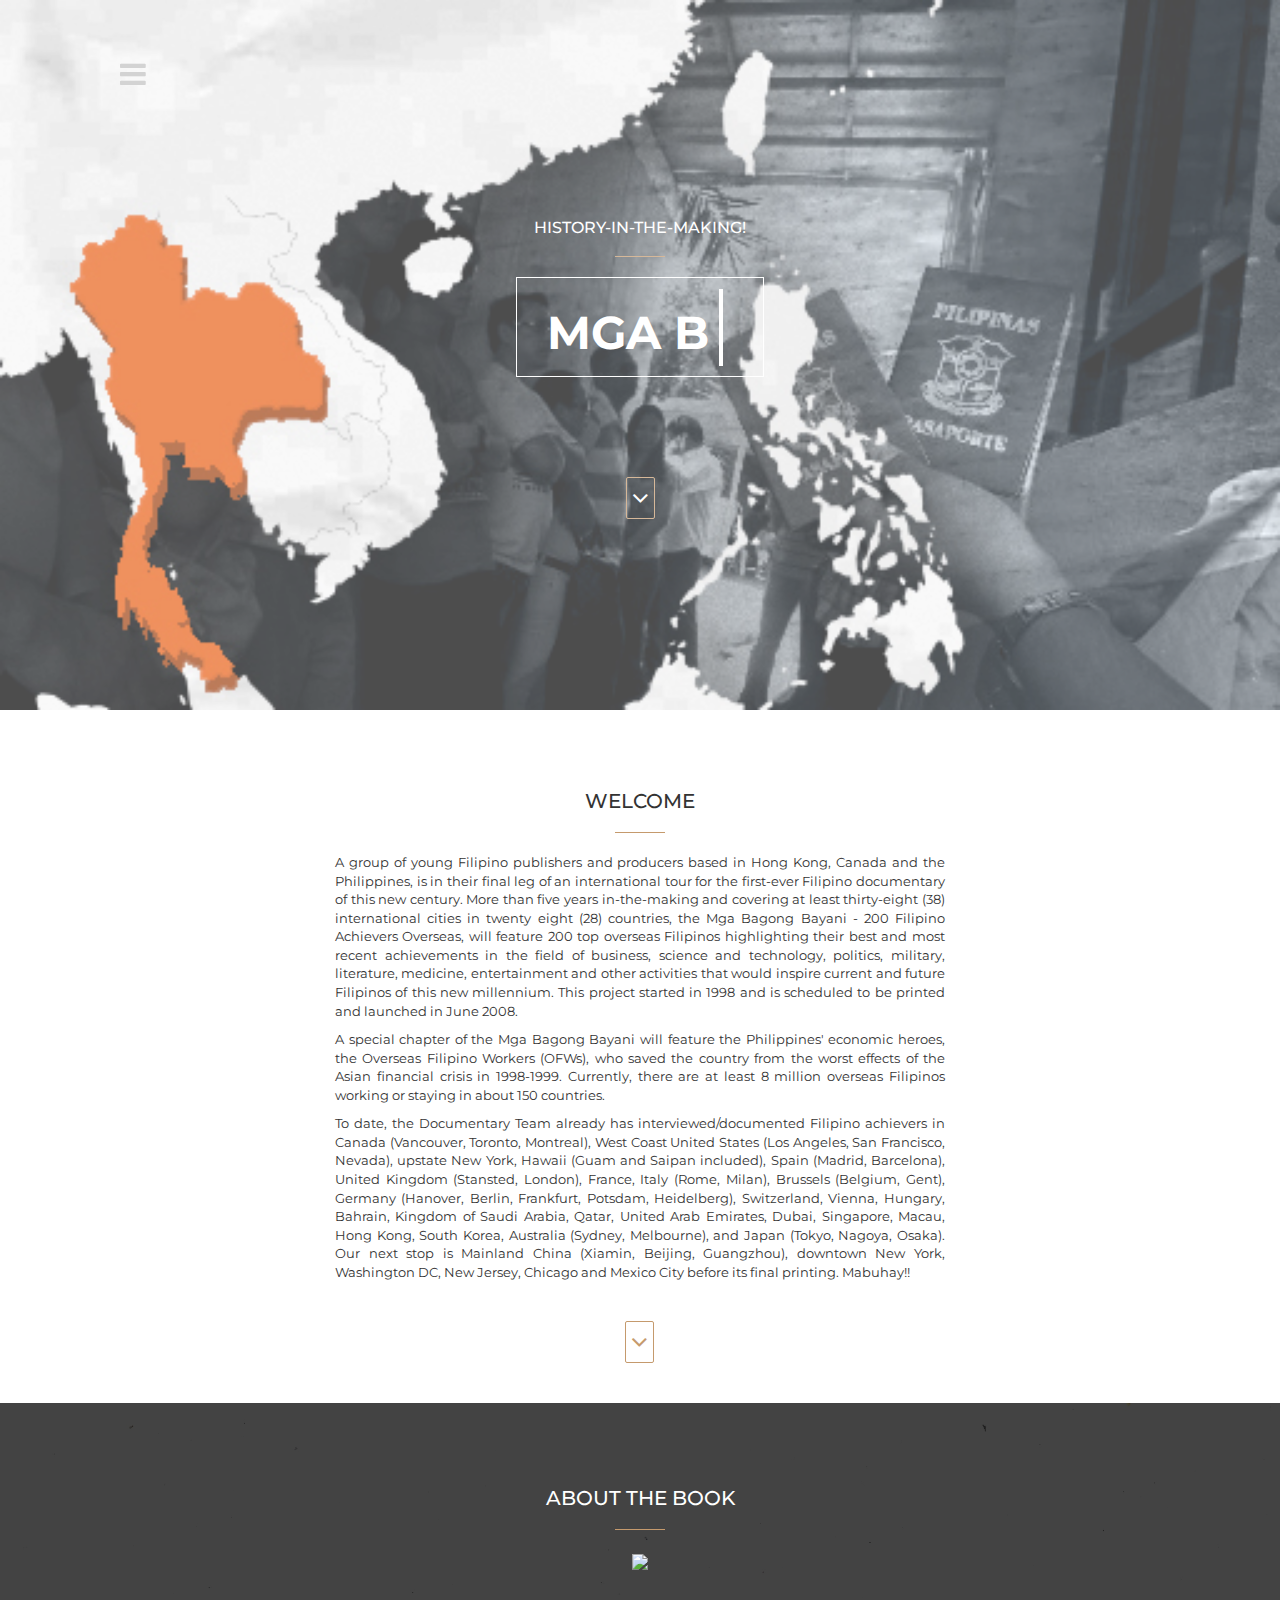
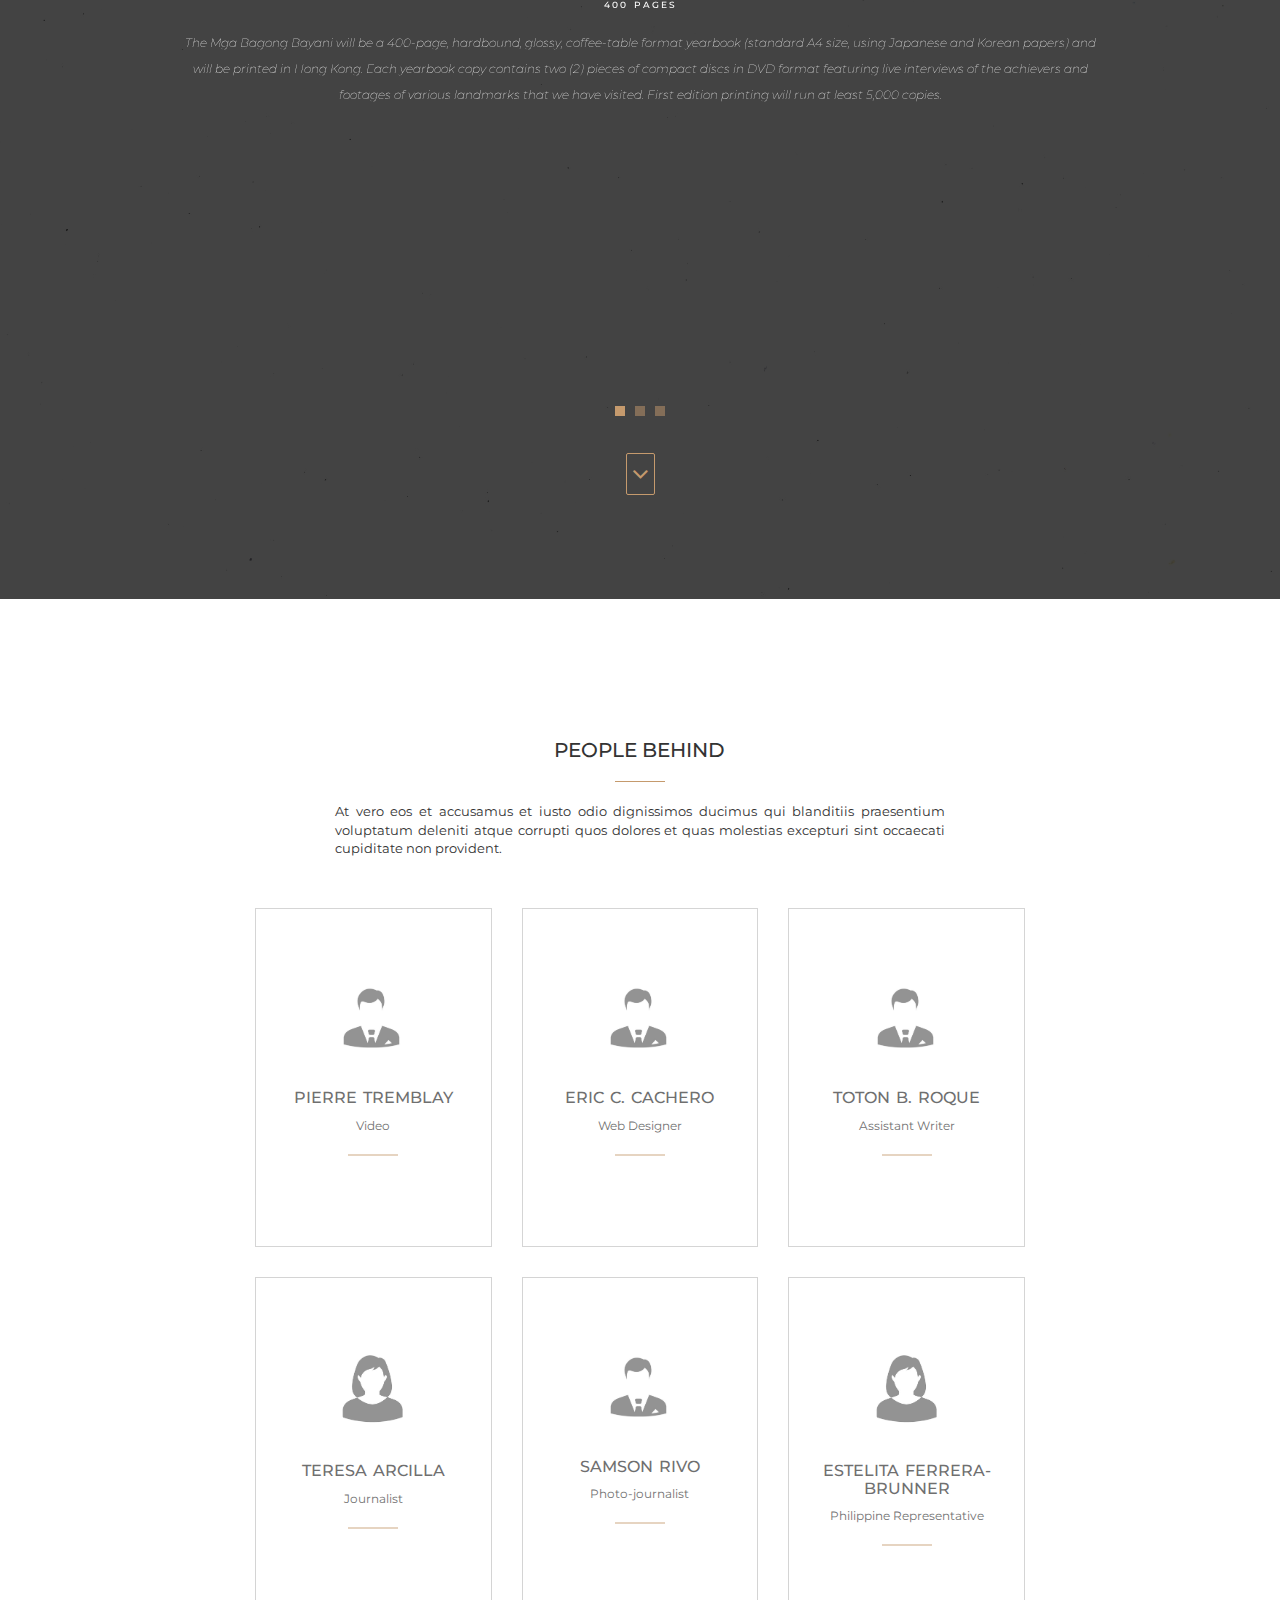
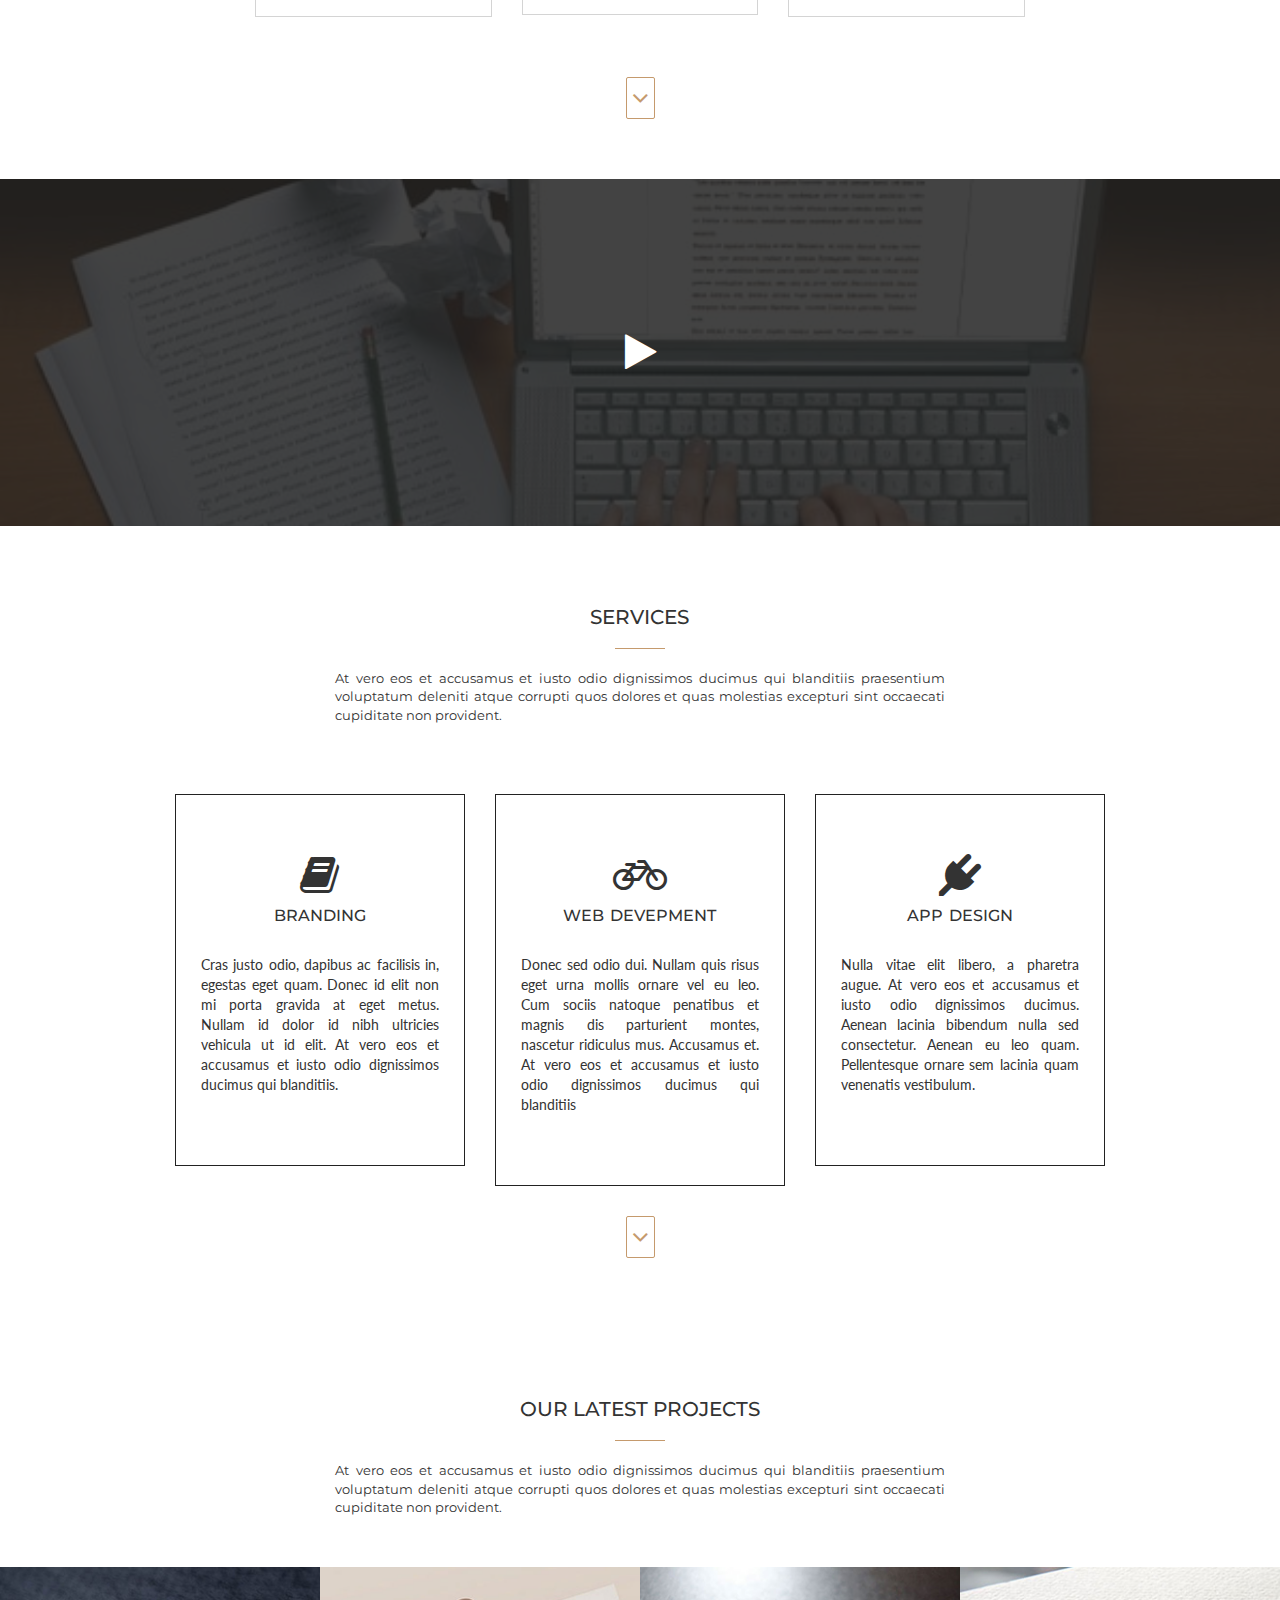
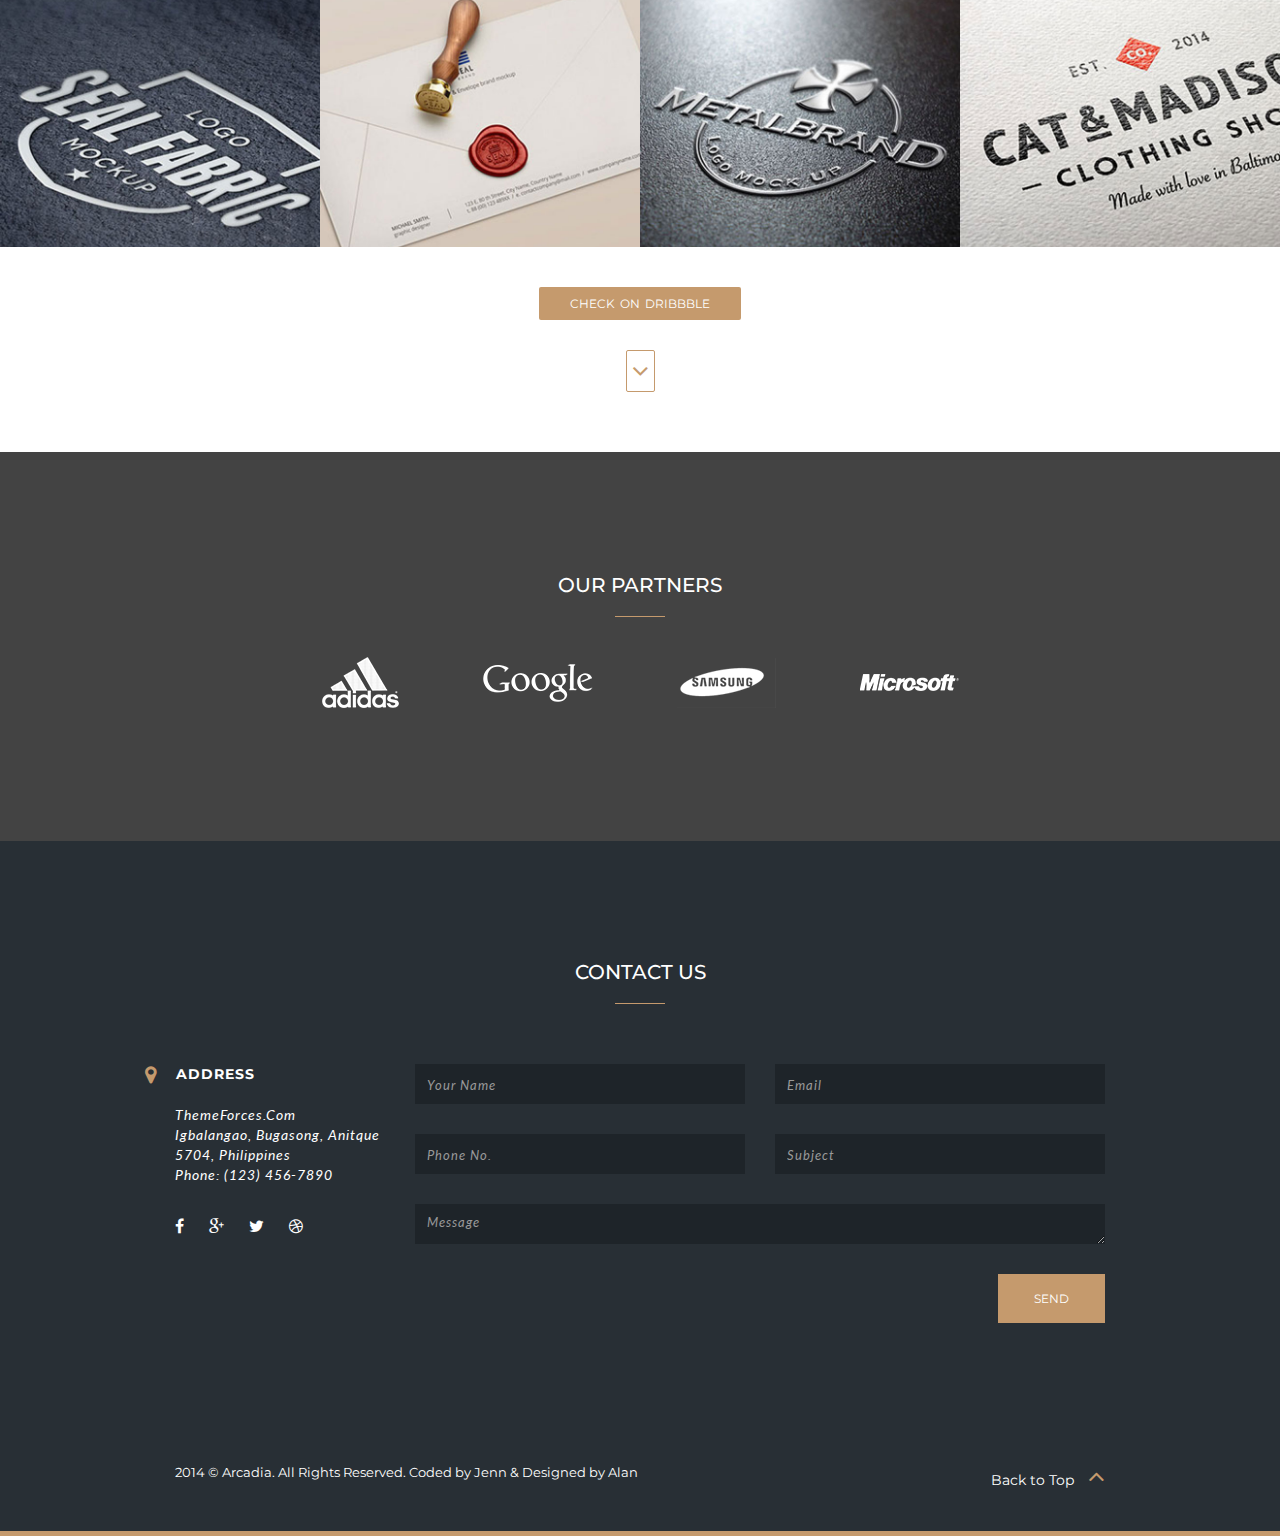
==== tf-free-no.2/index.html @ 845e63c5 "Added bootstrap" ====
<!DOCTYPE html>
<html lang="en">
  <head>
    <!-- Basic Page Needs
    ================================================== -->
    <meta charset="utf-8">
    <!--[if IE]><meta http-equiv="x-ua-compatible" content="IE=9" /><![endif]-->
    <meta name="viewport" content="width=device-width, initial-scale=1">
    <title>Arcadia Free Bootstrap Template - Home Page</title>
    <meta name="description" content="Your Description Here">
    <meta name="keywords" content="free boostrap, bootstrap template, freebies, free theme, free website, free portfolio theme, portfolio, personal, cv">
    <meta name="author" content="Jenn, ThemeForces.com">
    
    <!-- Favicons
    ================================================== -->
    <link rel="shortcut icon" href="img/favicon.ico" type="image/x-icon">
    <link rel="apple-touch-icon" href="img/apple-touch-icon.png">
    <link rel="apple-touch-icon" sizes="72x72" href="img/apple-touch-icon-72x72.png">
    <link rel="apple-touch-icon" sizes="114x114" href="img/apple-touch-icon-114x114.png">

    <!-- Bootstrap -->
    <link rel="stylesheet" type="text/css"  href="css/bootstrap.css">
    <link rel="stylesheet" type="text/css" href="font-awesome-4.2.0/css/font-awesome.css">
    <link rel="stylesheet" type="text/css" href="css/jasny-bootstrap.min.css">
    <link rel="stylesheet" type="text/css" href="css/animate.css">

    <!-- Slider
    ================================================== -->
    <link href="css/owl.carousel.css" rel="stylesheet" media="screen">
    <link href="css/owl.theme.css" rel="stylesheet" media="screen">

    <!-- Stylesheet
    ================================================== -->
    <link rel="stylesheet" type="text/css"  href="css/style.css">
    <link rel="stylesheet" type="text/css" href="css/responsive.css">


    <link href='http://fonts.googleapis.com/css?family=Montserrat:400,700' rel='stylesheet' type='text/css'>

    <script type="text/javascript" src="js/modernizr.custom.js"></script>

    <!-- HTML5 shim and Respond.js for IE8 support of HTML5 elements and media queries -->
    <!-- WARNING: Respond.js doesn't work if you view the page via file:// -->
    <!--[if lt IE 9]>
      <script src="https://oss.maxcdn.com/html5shiv/3.7.2/html5shiv.min.js"></script>
      <script src="https://oss.maxcdn.com/respond/1.4.2/respond.min.js"></script>
    <![endif]-->
  </head>
  <body>

    <!-- Off Canvas Navigation
    ================================================== -->
    <div class="navmenu navmenu-default navmenu-fixed-left offcanvas"> <!--- Off Canvas Side Menu -->
        <div class="close" data-toggle="offcanvas" data-target=".navmenu">
            <span class="fa fa-close"></span>
        </div>
        <div class="add-margin"></div>
        <ul class="nav navmenu-nav"> <!--- Menu -->
            <li><a href="#home" class="page-scroll">Home</a></li>
            <li><a href="#meet-us" class="page-scroll">Welcome</a></li>
            <li><a href="#testimonials" class="page-scroll">About the Book</a></li>
            <li><a href="#about-us" class="page-scroll">People Behind</a></li>
            <li><a href="#abot-us" class="page-scroll">About Us</a></li>
            <li><a href="#contact" class="page-scroll">Contact Us</a></li>
        </ul><!--- End Menu -->
    </div> <!--- End Off Canvas Side Menu -->

    <!-- Home Section -->
    <div id="home">
        <div class="container text-center">
            <!-- Navigation -->
            <nav id="menu" data-toggle="offcanvas" data-target=".navmenu">
                <span class="fa fa-bars"></span>
            </nav>

            <div class="content" >
                <h4>history-in-the-making!</h4>
                <hr>
                <div class="header-text btn">
                    <h1><span id="head-title"></span></h1>
                </div>
            </div>

            <a href="#meet-us" class="down-btn page-scroll">
                <span class="fa fa-angle-down"></span>
            </a>
        </div>
    </div>

    <!-- Meet Us Section -->
    <div id="meet-us">
        <div class="container">
            <div class="row text-center">
                <div class="col-md-8 col-md-offset-2">
                    <div class="section-title">
                        <h2>Welcome</h2>
                        <hr>
                    </div>
                    <p>A group of young Filipino publishers and producers based in Hong Kong, Canada and the Philippines, is in their final leg of an international tour for the first-ever Filipino documentary of this new century. More than five years in-the-making and covering at least thirty-eight (38) international cities in twenty eight (28) countries, the Mga Bagong Bayani - 200 Filipino Achievers Overseas, will feature 200 top overseas Filipinos highlighting their best and most recent achievements in the field of business, science and technology, politics, military, literature, medicine, entertainment and other activities that would inspire current and future Filipinos of this new millennium. This project started in 1998 and is scheduled to be printed and launched in June 2008.</p>

                    <p>A special chapter of the Mga Bagong Bayani will feature the Philippines' economic heroes, the Overseas Filipino Workers (OFWs), who saved the country from the worst effects of the Asian financial crisis in 1998-1999. Currently, there are at least 8 million overseas Filipinos working or staying in about 150 countries.</p>

                    <p>To date, the Documentary Team already has interviewed/documented Filipino achievers in Canada (Vancouver, Toronto, Montreal), West Coast United States (Los Angeles, San Francisco, Nevada), upstate New York, Hawaii (Guam and Saipan included), Spain (Madrid, Barcelona), United Kingdom (Stansted, London), France, Italy (Rome, Milan), Brussels (Belgium, Gent), Germany (Hanover, Berlin, Frankfurt, Potsdam, Heidelberg), Switzerland, Vienna, Hungary, Bahrain, Kingdom of Saudi Arabia, Qatar, United Arab Emirates, Dubai, Singapore, Macau, Hong Kong, South Korea, Australia (Sydney, Melbourne), and Japan (Tokyo, Nagoya, Osaka). Our next stop is Mainland China (Xiamin, Beijing, Guangzhou), downtown New York, Washington DC, New Jersey, Chicago and Mexico City before its final printing.

                    Mabuhay!!</p>
                    <a href="#testimonials" class="down-btn page-scroll">
                        <span class="fa fa-angle-down"></span>
                    </a>
                    <br><br><br>
                </div>
            </div>
        </div>

    <!-- Testimonial Section -->
    <div id="testimonials">
        <div class="overlay">
            <div class="container">
                <div class="section-title">
                    <h2>About the Book</h2>
                    <hr>
                </div>

                <div id="testimonial" class="owl-carousel owl-theme">
                  <div class="item">
                    <img src="book.png" style="width:130px"></img>
                    <br><br>
                    <h6>400 Pages</h6>

                    <h3>The Mga Bagong Bayani will be a 400-page, hardbound, glossy, coffee-table format yearbook (standard A4 size, using Japanese and Korean papers) and will be printed in Hong Kong. Each yearbook copy contains two (2) pieces of compact discs in DVD format featuring live interviews of the achievers and footages of various landmarks that we have visited. First edition printing will run at least 5,000 copies.</h3>
                  </div>

                  <div class="item">
                    <img src="joserizal.jpg"></img>
                    <br><br>
                    <h6>Dr. Jose P. Rizal Trek 2008</h6>
    
                    <h3>To commemorate our national hero's 112th death anniversary (1896-2008), we have included the Dr. Jose P. Rizal Trek 2008, where our Documentary Team has visited and reshoot various landmarks where Dr. Jose P. Rizal, has visited more than a hundred years ago! A whole chapter (more than 50 pages) is dedicated to Dr. Rizal which will feature a never-before-published rare photographic gallery of famous landmarks where our national hero has either stayed or visited during his travels around the world. Taken in their perfect structures (and glory) before being destroyed by two (2) World Wars. These were coffee shops, castles, restaurants, parks, steam ships, hotels, opera houses, building where his classic books were written and published.Beside each rare photo is a short caption from the hero's diary. Preserved and entrusted to us by the Knights of Rizal in Germany (members mostly Germans), the photos (some are more than seventy years old) are the only remaining copies in existence.

                    Our Documentary Team managed to reshoot few of the remaining landmarks still intact in perfect color to be placed side-by-side with the rare photographs. Taken in almost the same angles of their "originals," we hope these pictures will give the same dramatic impact to our readers. Also included are rare interviews and photos of various personalities working or related with the life and works of Filipino hero.</h3>
                  </div>

                  <div class="item">
                    <img src="launching.jpg" style="width:230px"></img>
                    <br><br>
                    <h6>BOOK LAUNCHING</h6>
    
                    <h3>To give relevance to the Mga Bagong Bayani, we have tentatively scheduled the yearbook to be published and launched in June 2008 to commemorate the 147th Birth Anniversary of Dr. Jose P. Rizal in 2008. The yearbook will be launched in Manila, Hong Kong, Germany and Los Angeles. Complimentary copies will be distributed to top Philippine government officials, schools, colleges, universities and libraries all over the Philippines including government and private institutions and sponsors abroad. Copies will be available for sale to all cities we have covered in this documentary beginning with Hong Kong.</h3>
                  </div>
                  </div>
                   <a href="#about-us" class="down-btn page-scroll">
                        <span class="fa fa-angle-down"></span>
                  </a>
                  <br><br><br>
                </div>
            </div>
        </div>
    </div>


 <!-- About Us Section -->
    <div id="about-us">
        <div class="container">
            <div class="row text-center">
                <div class="col-md-8 col-md-offset-2">
                    <div class="section-title">
                        <h2>People Behind</h2>
                        <hr>
                    </div>
                    <p>At vero eos et accusamus et iusto odio dignissimos ducimus qui blanditiis praesentium voluptatum deleniti atque corrupti quos dolores et quas molestias excepturi sint occaecati cupiditate non provident.</p>
                </div>
            </div>
            <div class="space"></div>
            <div class="row">
                <div class="col-md-10 col-md-offset-1">
                    <div class="row">
                        <div class="col-md-4 col-sm-4">
                            <div class="team">
                                <img src="img/team/03.jpg" class="img-responsive img-circle" alt="...">
                                <br>
                                <h4>Pierre Tremblay</h4>
                                <p class="small" style="text-align:center">Video</p>
                                <hr>
                            </div>
                        </div>

                        <div class="col-md-4 col-sm-4">
                            <div class="team">
                                <img src="img/team/03.jpg" class="img-responsive img-circle" alt="...">
                                <br>
                                <h4>Eric C. Cachero </h4>
                                <p class="small" style="text-align:center">Web Designer</p>
                                <hr>
                            </div>
                        </div>

                        <div class="col-md-4 col-sm-4">
                            <div class="team">
                                <img src="img/team/03.jpg" class="img-responsive img-circle" alt="...">
                                <br>
                                <h4>Toton B. Roque</h4>
                                <p class="small" style="text-align:center">Assistant Writer</p>
                                <hr>
                            </div>
                        </div>

                         <div class="col-md-4 col-sm-4">
                            <div class="team">
                                <img src="img/team/02.jpg" class="img-responsive img-circle" alt="...">
                                <br>
                                <h4>Teresa Arcilla</h4>
                                <p class="small" style="text-align:center">Journalist</p>
                                <hr>
                            </div>
                        </div>

                        <div class="col-md-4 col-sm-4">
                            <div class="team">
                                <img src="img/team/03.jpg" class="img-responsive img-circle" alt="...">
                                <br>
                                <h4>Samson Rivo</h4>
                                <p class="small" style="text-align:center">Photo-journalist</p>
                                <hr>
                            </div>
                        </div>

                        <div class="col-md-4 col-sm-4">
                            <div class="team">
                                <img src="img/team/02.jpg" class="img-responsive img-circle" alt="...">
                                <br>
                                <h4>Estelita Ferrera-Brunner</h4>
                                <p class="small" style="text-align:center">Philippine Representative</p>
                                <hr>
                            </div>
                        </div>

                    </div>
                </div>
            </div>

            <div class="text-center">
                <a href="#contact" class="page-scroll down-btn">
                    <span class="fa fa-angle-down"></span>
                </a>
            </div>

        </div>
    </div>


    <!-- Author Section -->
    <div id="overview-video">
        <div class="overlay">
            <div class="container">
                <a href="#">
                    <span class="fa fa-play"></span>
                </a>
            </div>
        </div>
    </div>

    <!-- Services Section -->
    <div id="services">
        <div class="container text-center">
            <div class="row">
                <div class="col-md-8 col-md-offset-2">
                    <div class="section-title">
                        <h2>Services</h2>
                        <hr>
                    </div>
                    <p>At vero eos et accusamus et iusto odio dignissimos ducimus qui blanditiis praesentium voluptatum deleniti atque corrupti quos dolores et quas molestias excepturi sint occaecati cupiditate non provident.</p>
                </div>
            </div>

            <div class="space"></div>

            <div class="row">
                <div class="col-md-4 col-sm-4">
                    <div class="service">
                        <span class="fa fa-book fa-3x"></span>
                        <h4>Branding</h4>
                        <p>Cras justo odio, dapibus ac facilisis in, egestas eget quam. Donec id elit non mi porta gravida at eget metus. Nullam id dolor id nibh ultricies vehicula ut id elit. At vero eos et accusamus et iusto odio dignissimos ducimus qui blanditiis. </p>
                    </div>
                </div>

                <div class="col-md-4 col-sm-4">
                    <div class="service">
                        <span class="fa fa-bicycle fa-3x"></span>
                        <h4>Web Devepment</h4>
                        <p>Donec sed odio dui. Nullam quis risus eget urna mollis ornare vel eu leo. Cum sociis natoque penatibus et magnis dis parturient montes, nascetur ridiculus mus. Accusamus et. At vero eos et accusamus et iusto odio dignissimos ducimus qui blanditiis </p>
                    </div>
                </div>

                <div class="col-md-4 col-sm-4">
                    <div class="service">
                        <span class="fa fa-plug fa-3x"></span>
                        <h4>App Design</h4>
                        <p>Nulla vitae elit libero, a pharetra augue. At vero eos et accusamus et iusto odio dignissimos ducimus. Aenean lacinia bibendum nulla sed consectetur. Aenean eu leo quam. Pellentesque ornare sem lacinia quam venenatis vestibulum. </p>
                    </div>
                </div>
            </div>
            <a href="#works" class="down-btn page-scroll">
                <span class="fa fa-angle-down"></span>
            </a>
        </div>
    </div>

    <!-- Portfolio Section -->
    <div id="works">
        <div class="container">
            <div class="row text-center">
                <div class="col-md-8 col-md-offset-2">
                    <div class="section-title">
                        <h2>Our Latest Projects</h2>
                        <hr>
                    </div>
                    <p>At vero eos et accusamus et iusto odio dignissimos ducimus qui blanditiis praesentium voluptatum deleniti atque corrupti quos dolores et quas molestias excepturi sint occaecati cupiditate non provident.</p>
                </div>
            </div>
            <div class="space"></div>
        </div>
        <div class="container-fluid">
            <div class="row">
                <div class="col-md-3 col-sm-6 nopadding">
                    <div class="portfolio-item">
                        <div class="hover-bg">
                            <a href="#">
                                <div class="hover-text">
                                    <h5>Logo Design</h5>
                                    <p class="lead">Client Seal</p>
                                    <div class="hline"></div>
                                </div>
                                <img src="img/portfolio/01.jpg" class="img-responsive" alt="...">
                            </a>
                        </div>
                    </div>
                </div>
                <div class="col-md-3 col-sm-6 nopadding">
                    <div class="portfolio-item">
                        <div class="hover-bg">
                            <a href="#">
                                <div class="hover-text">
                                    <h5>Stationery</h5>
                                    <p class="lead">Design Project</p>
                                    <div class="hline"></div>
                                </div>
                                <img src="img/portfolio/02.jpg" class="img-responsive" alt="...">
                            </a>
                        </div>
                    </div>
                </div>
                <div class="col-md-3 col-sm-6 nopadding">
                    <div class="portfolio-item">
                        <div class="hover-bg">
                            <a href="#">
                                <div class="hover-text">
                                    <h5>Branding</h5>
                                    <p class="lead">Metalbrand</p>
                                    <div class="hline"></div>
                                </div>
                            </a>
                            <img src="img/portfolio/03.jpg" class="img-responsive" alt="...">
                        </div>
                    </div>
                </div>
                <div class="col-md-3 col-sm-6 nopadding">
                    <div class="portfolio-item">
                        <div class="hover-bg">
                            <a href="#">
                                <div class="hover-text">
                                    <h5>Business Card</h5>
                                    <p class="lead">Clothing Line</p>
                                    <div class="hline"></div>
                                </div>
                            </a>
                            <img src="img/portfolio/04.jpg" class="img-responsive" alt="...">
                        </div>
                    </div>
                </div>
            </div>
        </div>
        <div class="space"></div>
        <div class="text-center">
            <a href="#" class="btn read-more-btn">Check on Dribbble</a>
            <br>
            <a href="#about-us" class="down-btn page-scroll"><span class="fa fa-angle-down"></span></a>
        </div>
    </div>

    <!-- Clients Section -->
    <div id="clients">
        <div class="overlay">
            <div class="container text-center">
                <div class="section-title">
                    <h2>Our Partners</h2>
                    <hr>
                </div>

                <ul class="clients">
                    <li><a href="#"><img src="img/clients/01.png" class="img-responsive" alt="..."></a></li>
                    <li><a href="#"><img src="img/clients/02.png" class="img-responsive" alt="..."></a></li>
                    <li><a href="#"><img src="img/clients/03.png" class="img-responsive" alt="..."></a></li>
                    <li><a href="#"><img src="img/clients/04.png" class="img-responsive" alt="..."></a></li>
                </ul>
            </div>
        </div>
    </div>


    <!-- Contact Section -->
    <div id="contact">
        <div class="container">
            <div class="section-title text-center">
                <h2>Contact Us</h2>
                <hr>
            </div>
            <div class="space"></div>

            <div class="row">
                <div class="col-md-3">
                    <address>
                        <strong>Address</strong><br>
                        <br>
                        ThemeForces.Com<br>
                        Igbalangao, Bugasong, Anitque<br>
                        5704, Philippines<br>
                        Phone: (123) 456-7890
                        <ul class="social">
                            <li><a href="#"><span class="fa fa-facebook"></span></a></li>
                            <li><a href="#"><span class="fa fa-google-plus"></span></a></li>
                            <li><a href="#"><span class="fa fa-twitter"></span></a></li>
                            <li><a href="#"><span class="fa fa-dribbble"></span></a></li>
                          </ul>
                    </address>
                </div>

                <div class="col-md-9">
                    <form autocomplete="off">
                        <div class="row">
                            <div class="col-md-6">
                                <input type="text" class="form-control" placeholder="Your Name">
                                <input type="text" class="form-control" placeholder="Phone No.">
                            </div>
                            <div class="col-md-6">
                                <input type="text" class="form-control" placeholder="Email">
                                <input type="text" class="form-control" placeholder="Subject">
                            </div>
                        </div>
                        <textarea class="form-control" rows="4" placeholder="Message"></textarea>
                        <div class="text-right">
                            <a href="#" class="btn send-btn">Send</a>
                        </div>
                    </form>
                </div>
            </div>
        </div>
    </div>

    <nav id="footer">
        <div class="container">
             <div class="pull-left">
                <p>2014 © Arcadia. All Rights Reserved. Coded by <a href="https://dribbble.com/jennpereira">Jenn</a> & Designed by <a href="https://dribbble.com/alanpodemski">Alan</a></p>
            </div>
            <div class="pull-right"> 
                <a href="#home" class="page-scroll">Back to Top <span class="fa fa-angle-up"></span></a>
            </div>
        </div>
    </nav>


    <!-- jQuery (necessary for Bootstrap's JavaScript plugins) -->
    <script src="https://ajax.googleapis.com/ajax/libs/jquery/1.11.1/jquery.min.js"></script>
    <script type="text/javascript" src="js/jquery.1.11.1.js"></script>
    <!-- Include all compiled plugins (below), or include individual files as needed -->
    <script type="text/javascript" src="js/bootstrap.js"></script>
    <script type="text/javascript" src="js/SmoothScroll.js"></script>
    <script type="text/javascript" src="js/jasny-bootstrap.min.js"></script>

    <script src="js/owl.carousel.js"></script>
    <script src="js/typed.js"></script>
    <script>
      $(function(){
          $("#head-title").typed({
            strings: ["MGA BAGON BAYANI^1000", "200 Filipino Achievers Overseas^1000"],
            typeSpeed: 100,
            loop: true,
            startDelay: 100
          });
      });
    </script>

    <!-- Javascripts
    ================================================== -->
    <script type="text/javascript" src="js/main.js"></script>

  </body>
</html>
---- tf-free-no.2/css/style.css ----
@import url(http://fonts.googleapis.com/css?family=Montserrat:400,700);
@import url(http://fonts.googleapis.com/css?family=Lato:100,300,400,700,900,100italic,300italic,400italic,700italic,900italic);


body, html{
  -webkit-font-smoothing: antialiased !important;
  -moz-osx-font-smoothing: grayscale;
  overflow-y: auto;
  overflow-x: hidden;
  font-family: 'Montserrat', sans-serif;
}
@media (min-width: 1200px){
	.container {
		width: 960px;
	}
}
h1{
	font-weight: 700;
	font-size: 46px;
}

h2{
	text-transform: uppercase;
	font-size: 20px;
}
h3{
	font-size: 12px;
	font-style: italic;
	font-weight: 100;
	line-height: 26px;
}

h4{
	text-transform: uppercase;
	font-size: 16px;
	word-spacing: 2px;
}
h5{
	text-transform: uppercase;
	font-size: 12px;
	word-spacing: 2px;
}
h6{
	text-transform: uppercase;
	font-size: 9px;
	word-spacing: 2px;
	letter-spacing: 2px;
}

p{
	font-size: 13px;
	text-align: justify;
    text-justify: inter-word;
	font-weight: 400;
}
hr{
	width: 50px;
	border-color: #c59a6d;
}
a {color: #222222}
a:hover,
a:focus{
	color: #c59a6d;
	text-decoration: none;
}
#home{
	background: url(../img/bg1.jpg);
	background-size: cover;
	background-position: center;
	background-repeat: no-repeat;
	background-attachment: fixed;
	height: auto;
	min-height: 710px;	
	padding-top: 60px;
	color: #ffffff;
	opacity:0.7;
}
#home a.down-btn span.fa.fa-angle-down {
	font-size: 26px;
	border: 1px solid #c59a6d;
	border-radius: 2px;
	padding: 7px 5px;
	position: relative;
	margin-top: 100px;
	color: #ffffff;
	cursor: pointer;
}
.content{
	padding-top: 16%;
}
.header-text.btn{
	border: 1px solid #ffffff;
	border-radius: 0;
	padding: 10px 30px;
	height: 100px;
}
.header-text.btn:hover{
	color: inherit;
}
.header-text.btn:focus, 
.header-text.btn:active:focus, 
.header-text.btn.active:focus, 
.header-text.btn.focus, 
.header-text.btn:active.focus, 
.header-text.btn.active.focus {
	outline: thin dotted transparent;
	outline: none;
	outline-offset: -2px;
}
.typed-cursor {
	opacity: 1;
	padding: 10px 2px;
	background: #ffffff;
	margin: 10px;
	-webkit-animation: blink 0.5s linear infinite;
    -moz-animation: blink 0.5s linear infinite;
    animation: blink 0.5s linear infinite;
}
@keyframes blink{
    0% { opacity:1; }
    50% { opacity:0; }
    100% { opacity:1; }
}
@-webkit-keyframes blink{
    0% { opacity:1; }
    50% { opacity:0; }
    100% { opacity:1; }
}
@-moz-keyframes blink{
    0% { opacity:1; }
    50% { opacity:0; }
    100% { opacity:1; }
}
span.typed-cursor {
	top: -5px;
	position: relative;
}
/*.header-text{
	margin-top: 20px;	
	position: absolute;
	border: 1px solid #ffffff;
	left: 25%;
	right: 25%;
}
.header-text h1{
	padding: 20px;
	position: relative;
	margin: 0 auto;
}*/
nav#menu span.fa.fa-bars{
	font-size: 30px;
	position: fixed;
	left: 120px;
	color: #c0c0c0;
	cursor: pointer;
	z-index: 1;
}

.navmenu, .navbar-offcanvas {
width: 270px;
z-index: 10;
}
.navmenu-default, 
.navbar-default .navbar-offcanvas {
	background-color: #1E2429;
	border-color: #1E2429;
	border: 0;
}
.navmenu-default .navmenu-nav>li>a:hover, 
.navbar-default .navbar-offcanvas .navmenu-nav>li>a:hover, 
.navmenu-default .navmenu-nav>li>a:focus, 
.navbar-default .navbar-offcanvas .navmenu-nav>li>a:focus {
color: #C59A6D;
background-color: transparent;
}
.nav > li {
position: relative;
display: block;
text-align: center;
}
.navmenu-default .navmenu-nav>li>a, 
.navbar-default .navbar-offcanvas .navmenu-nav>li>a {
color: #ffffff;
text-transform: uppercase;
font-size: 12px;
line-height: 30px;
}
nav#menu span.fa.fa-bars:hover {
color: #C59A6D;
}
.navmenu-default .navmenu-nav>.active>a, 
.navbar-default .navbar-offcanvas .navmenu-nav>.active>a, 
.navmenu-default .navmenu-nav>.active>a:hover, 
.navbar-default .navbar-offcanvas .navmenu-nav>.active>a:hover, 
.navmenu-default .navmenu-nav>.active>a:focus, 
.navbar-default .navbar-offcanvas .navmenu-nav>.active>a:focus {
color: #C59A6D;
background-color: transparent;
}

.close:hover{
	background: #c59a6d;
	color: #ffffff;
	opacity: 1;
}
.close{
	background: #fff;
	padding: 10px 12px;
	opacity: 1;
	transition: all 0.3s;
}
.add-margin{
	margin-top: 200px;
}

#meet-us,
#services,
#works,
#about-us{
	padding: 60px 0;
}

a.down-btn span.fa.fa-angle-down {
	font-size: 26px;
	border: 1px solid #c59a6d;
	border-radius: 2px;
	padding: 7px 5px;
	position: relative;
	cursor: pointer;
	color: #c59a6d;
	margin-top: 30px;
}

#overview-video {
	background: url(../img/bg2.jpg);
	background-size: cover;
	background-position: center;
	background-repeat: no-repeat;
	background-attachment: scroll;
	text-align: center;
}

#overview-video .overlay{
	background: rgba(34, 34, 34, 0.85);
	height: auto;
	min-height: 200px;
	padding: 12% 0 ;
}

#overview-video a span.fa.fa-play {
	font-size: 40px;
	color: #fff;
	text-align: center;
	margin: auto 0;
}

.service{
	border: 1px solid #222;
	margin-top: 20px;
	margin-bottom: 0px;
	transition: all 0.3s;
	position: relative;
	padding: 60px 25px;
}
.service:hover>h4,
.service:hover>span.fa{
	color: #c59a6d;
}
.service:hover{
	border-color: #c59a6d;
	margin-top: 0px;
	margin-bottom: 0px;
	cursor: pointer;
	padding-top: 80px;
	padding-bottom: 80px;
}
.service p{
	font-size: 14px;
	padding-top: 20px;
	font-family: 'Lato', sans-serif;
}
.space{ padding-top: 40px; }

#cta{
	background: #282f35;
	padding: 4% 0;
}

a.btn.go-to-btn{
	text-transform: uppercase;
	border: 1px solid #c59a6d;
	word-spacing: 2px;
	padding: 7px 30px;
	border-radius: 2px;
	font-size: 12px;
	color: #ffffff;
	transition: all 0.5s;
}
a.btn.go-to-btn:hover{
	background: #c59a6d;
	color: #282f35;
}

.nopadding{
	padding: 0;
	margin: 0;
}

.portfolio-item .hover-bg{
	height: 280px;
	overflow: hidden;
	position: relative;
}

.hover-bg .hover-text {
	position: absolute;
	text-align: center;
	margin: 0 auto;
	color: #ffffff;
	background: rgba(0, 0, 0, 0.66);
	padding: 30% 0;
	height: 100%;
	width: 100%;
	opacity: 0;
    transition: all 0.5s;
}
.hover-bg .hover-text>h5{
	opacity: 0;
	-webkit-transform: translateY(100%);
            transform: translateY(100%);
            transition: all 0.3s;
}
.hover-bg:hover .hover-text>h5{
	opacity: 1;
    -webkit-backface-visibility:hidden;
    -webkit-transform: translateY(0);
            transform: translateY(0);
}
.hover-bg .hover-text>.hline{
	opacity: 0;
	-webkit-transform: translateY(0);
            transform: translateY(0);
            transition: all 0.3s;
}
.hover-bg:hover .hover-text>.hline{
	opacity: 1;
    -webkit-backface-visibility:hidden;
   -webkit-transform: translateY(100%);
            transform: translateY(100%);
}
.hover-bg:hover .hover-text{
	opacity: 1;
}
.hline{
	height: 5px;
	width: 30px;
	border-top: 2px solid #f1f1f1;
	margin: 0 auto
}

.hover-text p.lead{
	color: #c59a6d;
}


a.btn.read-more-btn{
	text-transform: uppercase;
	background: #c59a6d;
	color: #282f35;
	word-spacing: 2px;
	padding: 7px 30px;
	border-radius: 2px;
	font-size: 12px;
	color: #ffffff;
	transition: all 0.5s;
}
a.btn.read-more-btn:hover{
	background: #222222;
	color: #ffffff;
}

a.btn.send-btn{
	text-transform: uppercase;
	background: #c59a6d;
	color: #282f35;
	padding: 15px 35px;
	border-radius: 0;
	font-size: 12px;
	color: #ffffff;
	transition: all 0.5s;
}
a.btn.send-btn:hover{
	background: transparent;
	border: 1px solid #c59a6d;
	color: #ffffff;
}

#clients {
	background: url(../img/bg3.jpg);
	background-size: cover;
	background-position: center;
	background-repeat: no-repeat;
	background-attachment: fixed;
	text-align: center;
}

#clients .overlay{
	background: rgba(34, 34, 34, 0.85);
	height: auto;
	min-height: 200px;
	padding: 8% 0 ;
	color: #ffffff;
}

ul, ol{
	padding: 0;
	moz-padding: 0;
	webkit-padding: 0;
}

ul.clients li{
	display: inline-block;
	padding: 20px 40px;
	vertical-align: middle;
}

.team {
	border: 1px solid #c3c3c3;
	padding: 70px 20px;
	text-align: center;
	opacity: 0.7;
	transition: all 0.8s;
	max-height: 340px;
	margin-bottom: 30px;
}
.team:hover.hire,
.team.hire{
	height: 340px;
	border-color: #c59a6d;
	color: #c59a6d;
	opacity: 1;
}

.team.hire>a{
	color: #c59a6d;
}
.team hr{
	border-width: 2px;
	border-color: #dcc2a7;
}
.team:hover{
	opacity: 1;
	border: 1px solid #222;
}
.team img {
	width: 80px;
	margin: 0 auto;
}

#testimonials {
	background: url(../img/bg4.jpg);
	background-size: cover;
	background-position: center;
	background-repeat: no-repeat;
	background-attachment: scroll;
	text-align: center;
}

#testimonials .overlay{
	background: rgba(34, 34, 34, 0.85);
	height: auto;
	min-height: 200px;
	padding: 5% 0 ;
	color: #ffffff;
}

.owl-theme .owl-controls .owl-page span {
	display: block;
	width: 10px;
	height: 10px;
	margin: 2px 5px;
	filter: Alpha(Opacity=50);
	opacity: 0.5;
	-webkit-border-radius: 20px;
	-moz-border-radius: 20px;
	border-radius: 0;
	background: #C59A6D;
}

#contact{
	background: #282f35;
	padding: 100px 0;
	color: #ffffff;
}

ul.social li{
	display: inline-block;
	margin-right: 20px;
	margin-top: 30px;
}

ul.social li a{
	color: #ffffff;
	font-size: 16px;
}

address strong{
	text-transform: uppercase;
	font-style: normal;
	font-family: 'Montserrat', sans-serif;
}
address:before{
	content: "\f041";
	display: inline-block;
  	font: normal normal normal 14px/1 FontAwesome;
  	font-size: 20px;
  	text-rendering: auto;
  	-webkit-font-smoothing: antialiased;
  	-moz-osx-font-smoothing: grayscale;
  	color: #c59a6d;
  	vertical-align: middle;
  	margin-right: 15px;
  	margin-left: -30px;
}
address{
	font-style: italic;
	font-size: 14px;
	font-family: 'Lato', sans-serif;
	letter-spacing: 1px;
}

#contact input.form-control,
#contact textarea.form-control {
margin-bottom: 30px;
}

#contact .form-control {
	display: block;
	width: 100%;
	height: 40px;
	padding: 7px 12px;
	font-size: 14px;
	line-height: 1.42857143;
	color: #555;
	background-color: #1e2429;
	background-image: none;
	border: 0;
	border-top: 2px solid transparent;
	border-radius: 0;
	-webkit-box-shadow: none;
	box-shadow: none;
	-webkit-transition: none;
	-o-transition: none;
	transition: none;
	transition: all 0.5s;
}

#contact .form-control:focus {
	border-color: #C59A6D;
	outline: 0;
	-webkit-box-shadow: none;
	box-shadow: none;
}
input::-webkit-input-placeholder, textarea::-webkit-input-placeholder { 
    color:    #222222;
    font-family: 'Lato', sans-serif;
    font-size: 13px;
    letter-spacing: 1px;
    font-style: italic;
}
input:-moz-placeholder, textarea:-moz-placeholder { 
    color:    #222222;
    font-family: 'Lato', sans-serif;
    font-size: 13px;
    letter-spacing: 1px;
    font-style: italic;
}
input::-moz-placeholder, textarea::-moz-placeholder { 
    color:    #222222;
    font-family: 'Lato', sans-serif;
    font-size: 13px;
    letter-spacing: 1px;
    font-style: italic;
}
input:-ms-input-placeholder, textarea:-ms-input-placeholder { 
    color:    #222222;
    font-family: 'Lato', sans-serif;
    font-size: 13px;
    letter-spacing: 1px;
    font-style: italic;
}

nav#footer{
	background: #282f35;
	padding: 40px 0;
	color: #ffffff;
	border-bottom: 5px solid #c59a6d;
}
#footer span.fa{
	color: #c59a6d;
	font-size: 26px;
	margin-left: 10px;
}
#footer a{
	color: #ffffff;
}
#footer a:hover{
	color: #c59a6d;
}
---- tf-free-no.2/css/responsive.css ----
@media only screen and (max-width: 608px){
nav#menu span.fa.fa-bars {
left: 60px;
}
.header-text.btn {
height: auto;
white-space: inherit;
}
.hover-bg .hover-text {
padding: 15% 0;
}
}

@media only screen and (max-width: 460px){
h3 {
    font-size: 12px;
}
nav#menu span.fa.fa-bars {
left: 30px;
}
.content {
padding-top: 30%;
}
.hover-bg .hover-text {
padding: 20% 0;
}
#overview-video .overlay {
    padding: 30% 0px;
}
}
@media only screen and (max-width: 360px){
h1 {
    font-size: 36px;
}
h3 {
    font-size: 11px;
}
hover-bg .hover-text {
    padding: 25% 0px;
}
.pull-left,
.pull-right {
    float: none !important;
    text-align: center;
}
}
@media only screen and (max-width: 320px){
h1 {
    font-size: 30px;
}
hover-bg .hover-text {
    padding: 30% 0px;
}
}
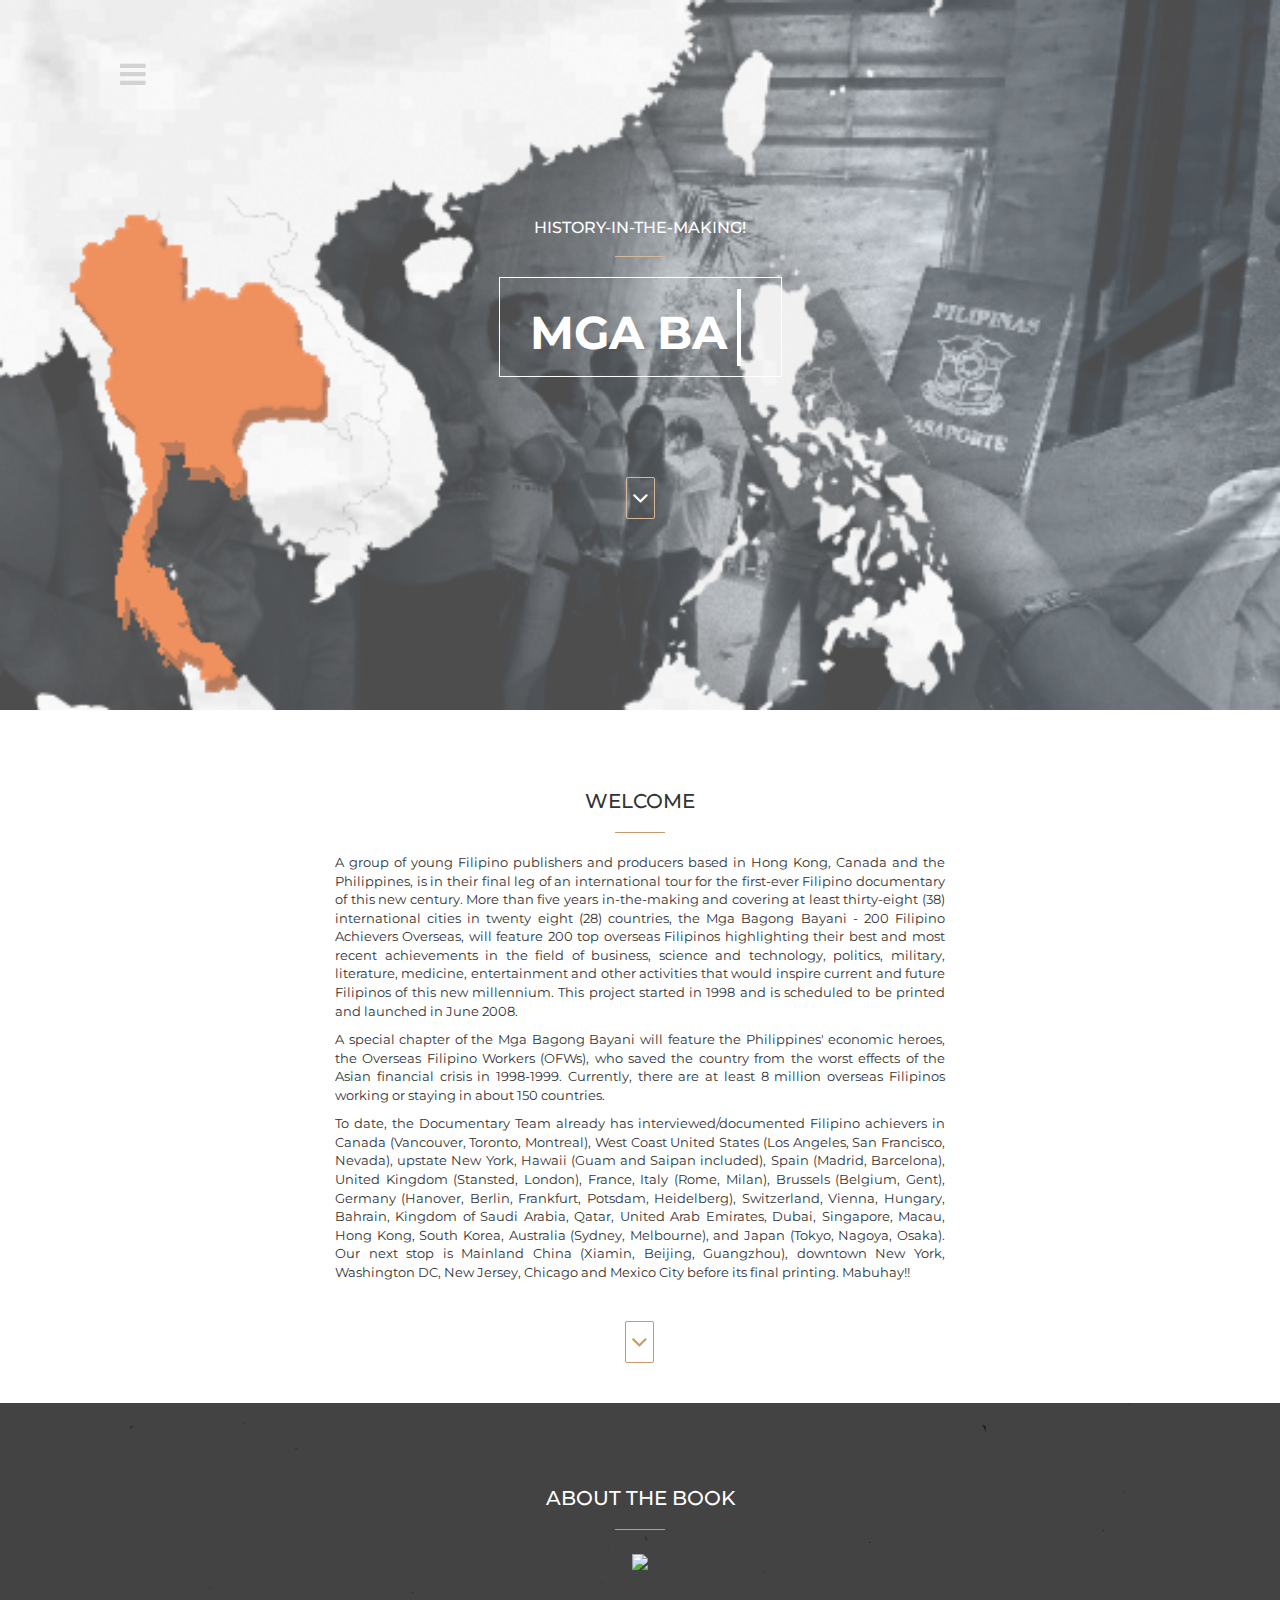
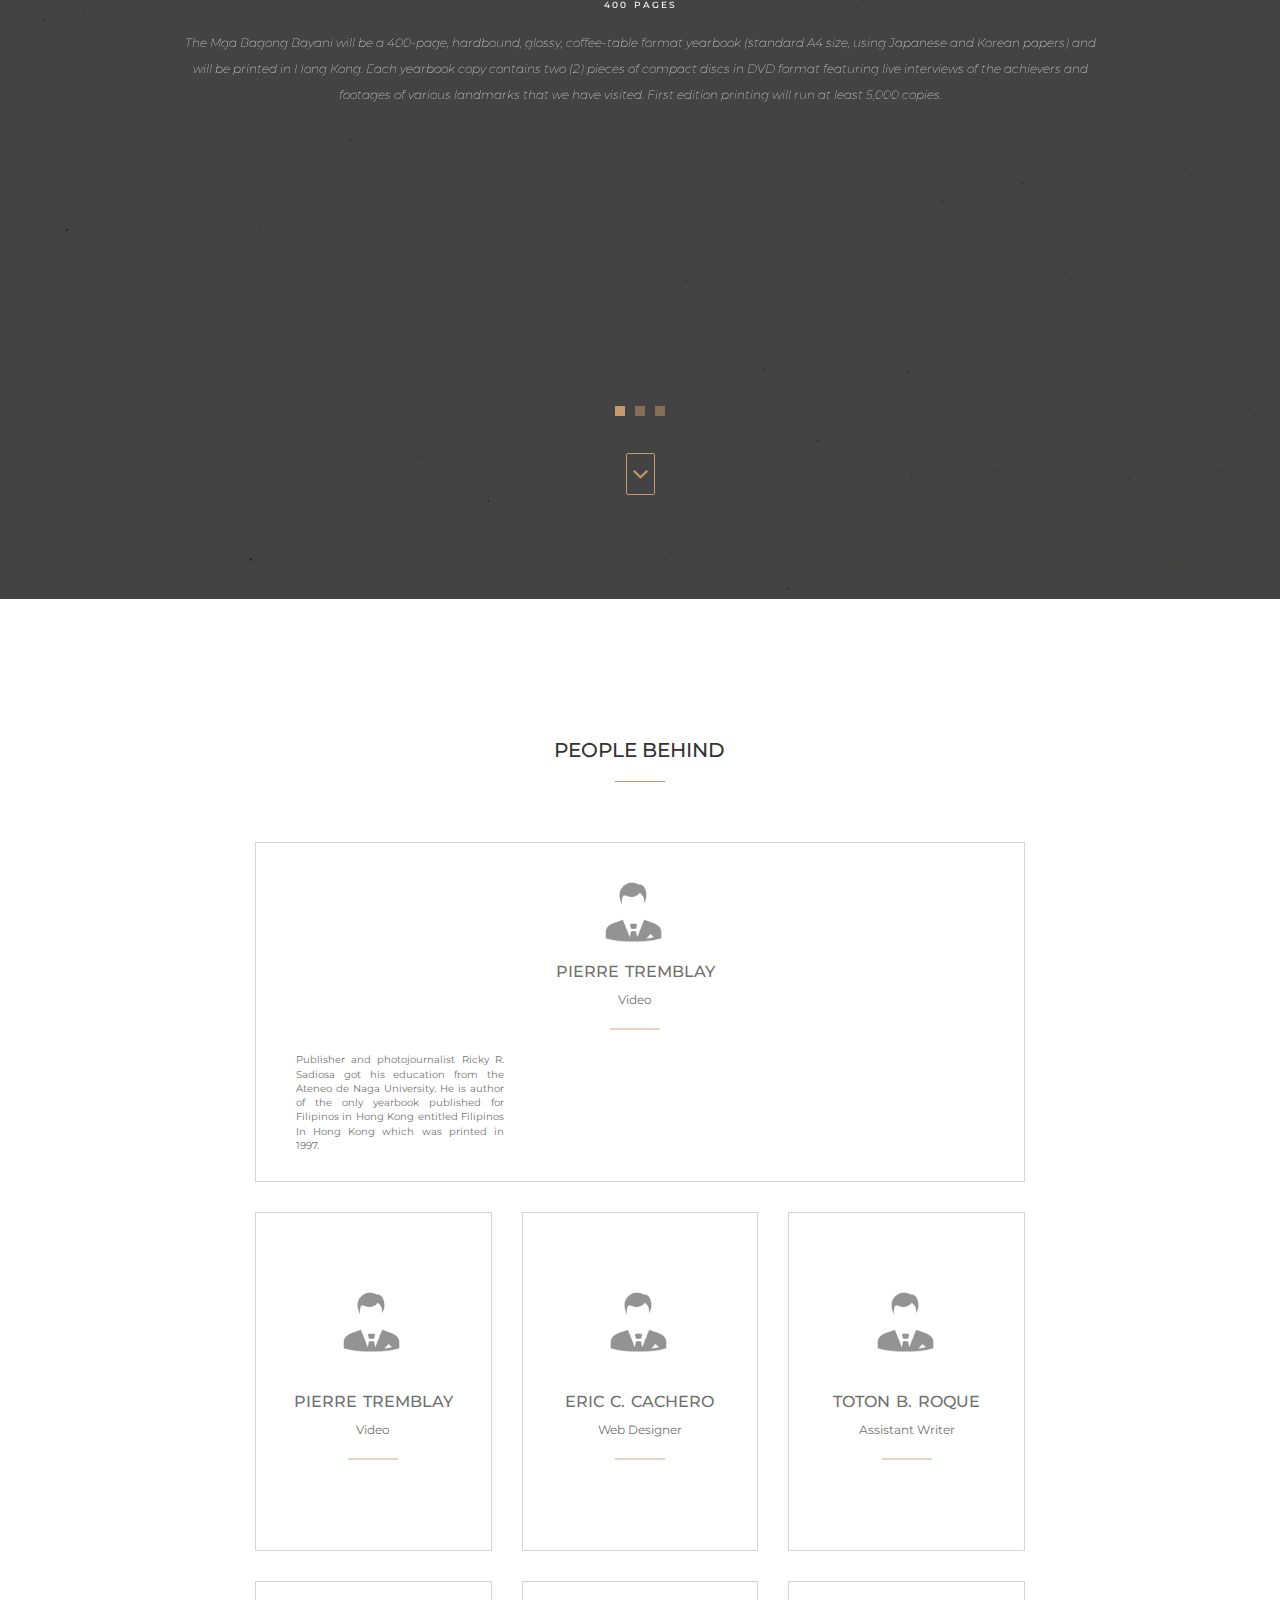
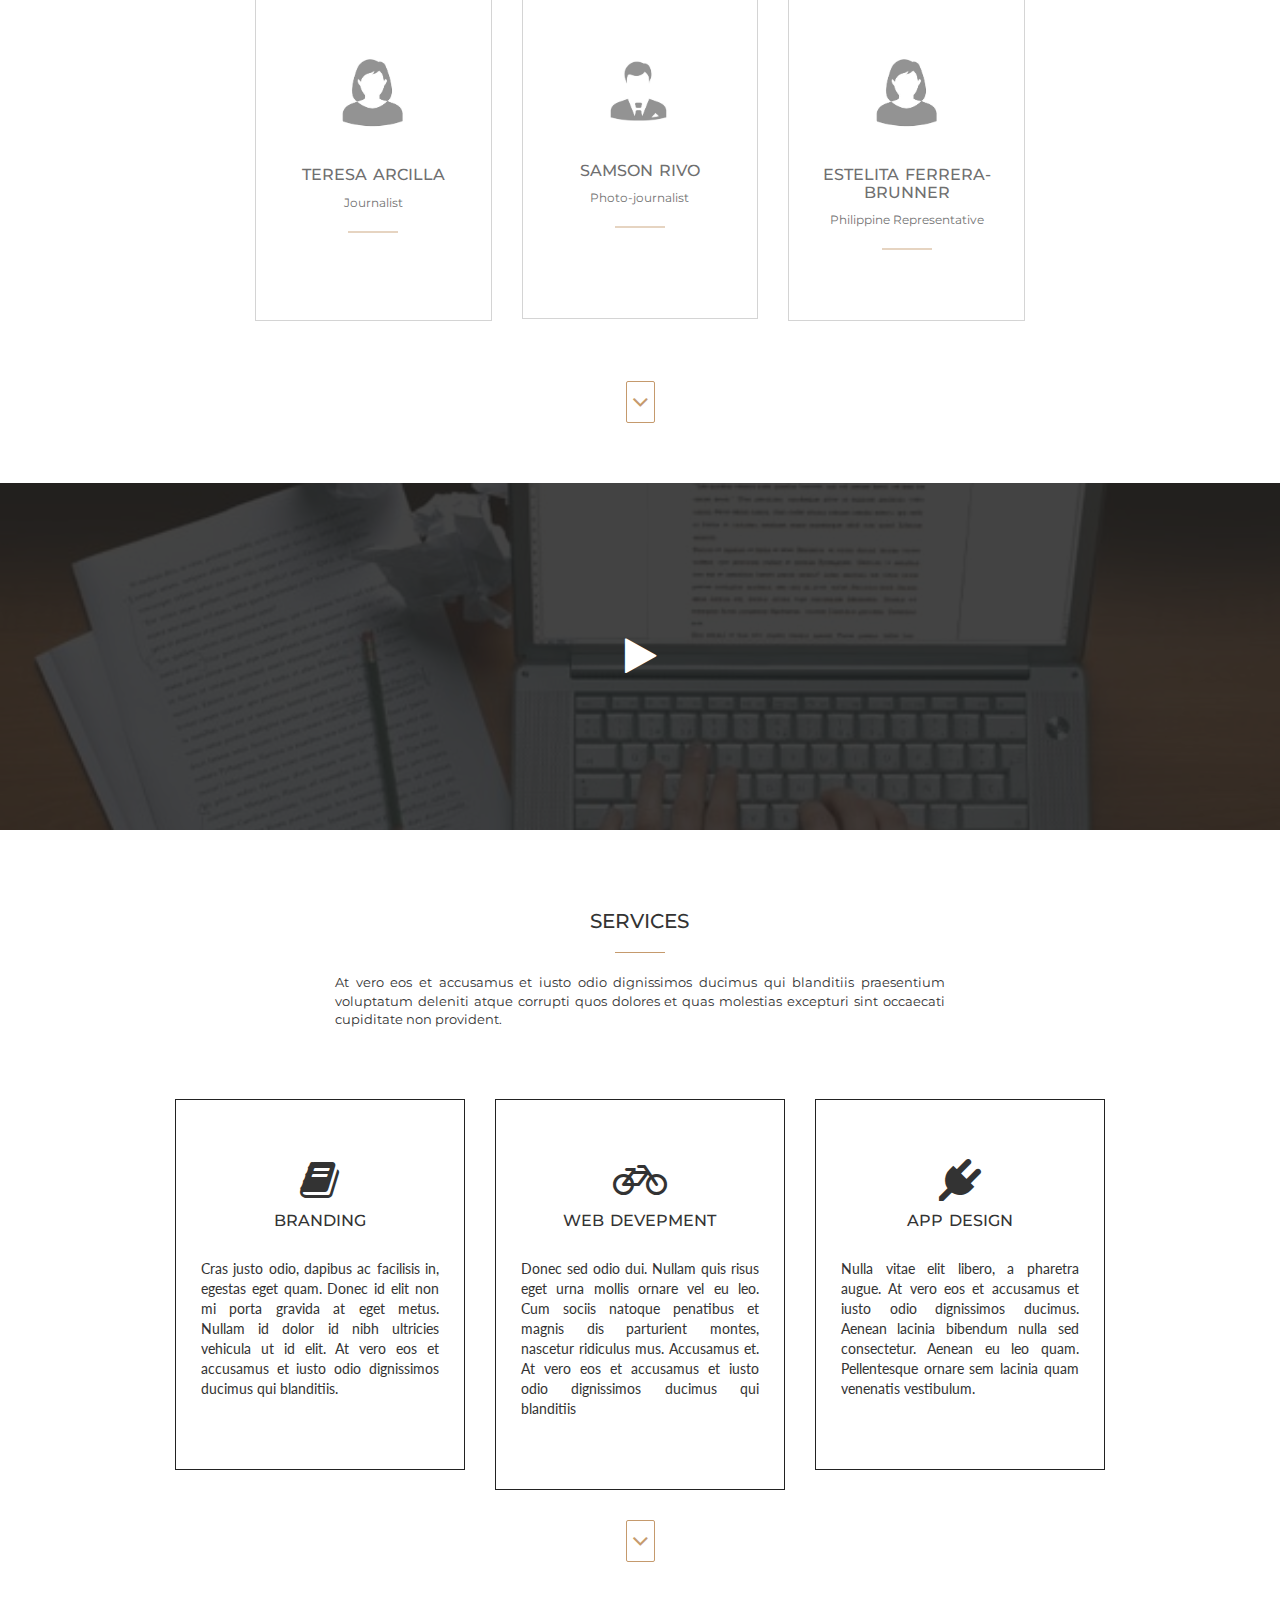
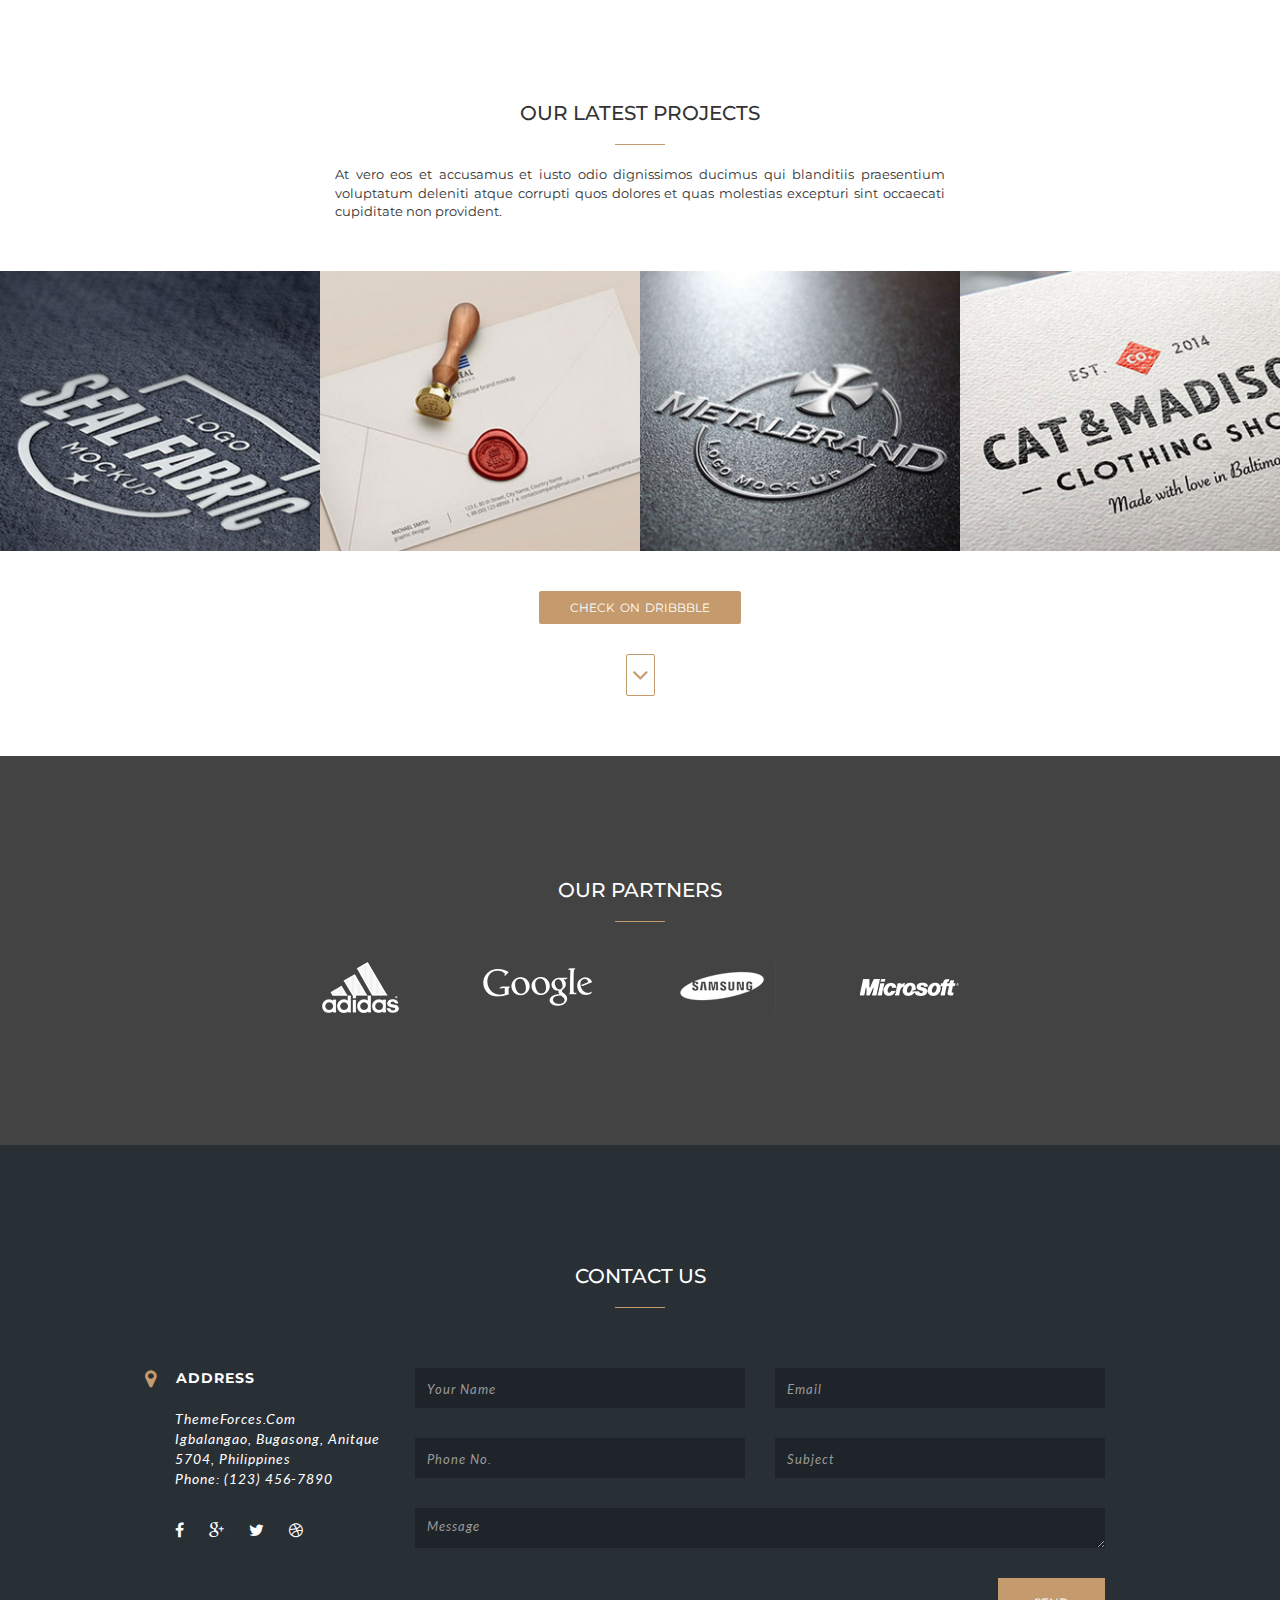
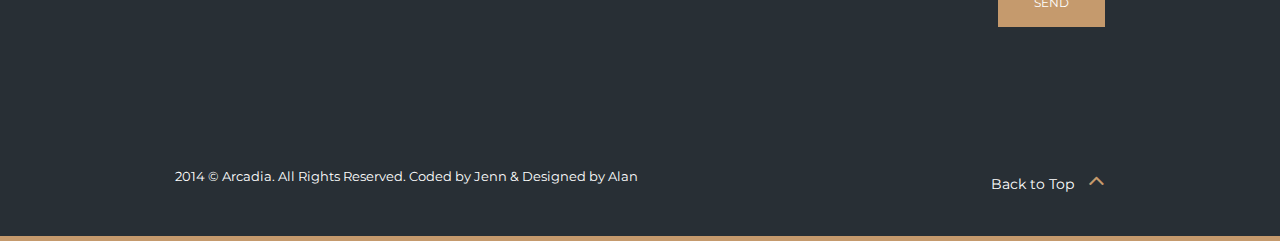
==== commit 9d7b611e: "Edited author" ====
--- a/tf-free-no.2/index.html
+++ b/tf-free-no.2/index.html
@@ -166,13 +166,26 @@
                         <h2>People Behind</h2>
                         <hr>
                     </div>
-                    <p>At vero eos et accusamus et iusto odio dignissimos ducimus qui blanditiis praesentium voluptatum deleniti atque corrupti quos dolores et quas molestias excepturi sint occaecati cupiditate non provident.</p>
                 </div>
             </div>
             <div class="space"></div>
             <div class="row">
                 <div class="col-md-10 col-md-offset-1">
                     <div class="row">
+                        <div class="col-md-12 col-sm-2">
+                            <div class="team" style="height: 340px;">
+                                <div style="position: absolute; margin-left:280px; margin-top: -40px" >
+                                    <img src="img/team/03.jpg" class="img-responsive img-circle" alt="...">
+                                    <h4>Pierre Tremblay</h4>
+                                    <p class="small" style="text-align:center">Video</p>
+                                    <hr>
+                                </div>
+                                <br>
+                                <p style="margin-top: 120px; margin-left: 20px; margin-right: 500px; font-size: 10px">Publisher and photojournalist Ricky R. Sadiosa got his education from the Ateneo de Naga University. He is author of the only yearbook published for Filipinos in Hong Kong entitled Filipinos In Hong Kong which was printed in 1997. </p>
+                        
+                            </div>
+                        </div>
+
                         <div class="col-md-4 col-sm-4">
                             <div class="team">
                                 <img src="img/team/03.jpg" class="img-responsive img-circle" alt="...">
--- a/tf-free-no.2/css/style.css
+++ b/tf-free-no.2/css/style.css
@@ -423,6 +423,7 @@
 	padding: 20px 40px;
 	vertical-align: middle;
 }
+
 
 .team {
 	border: 1px solid #c3c3c3;
